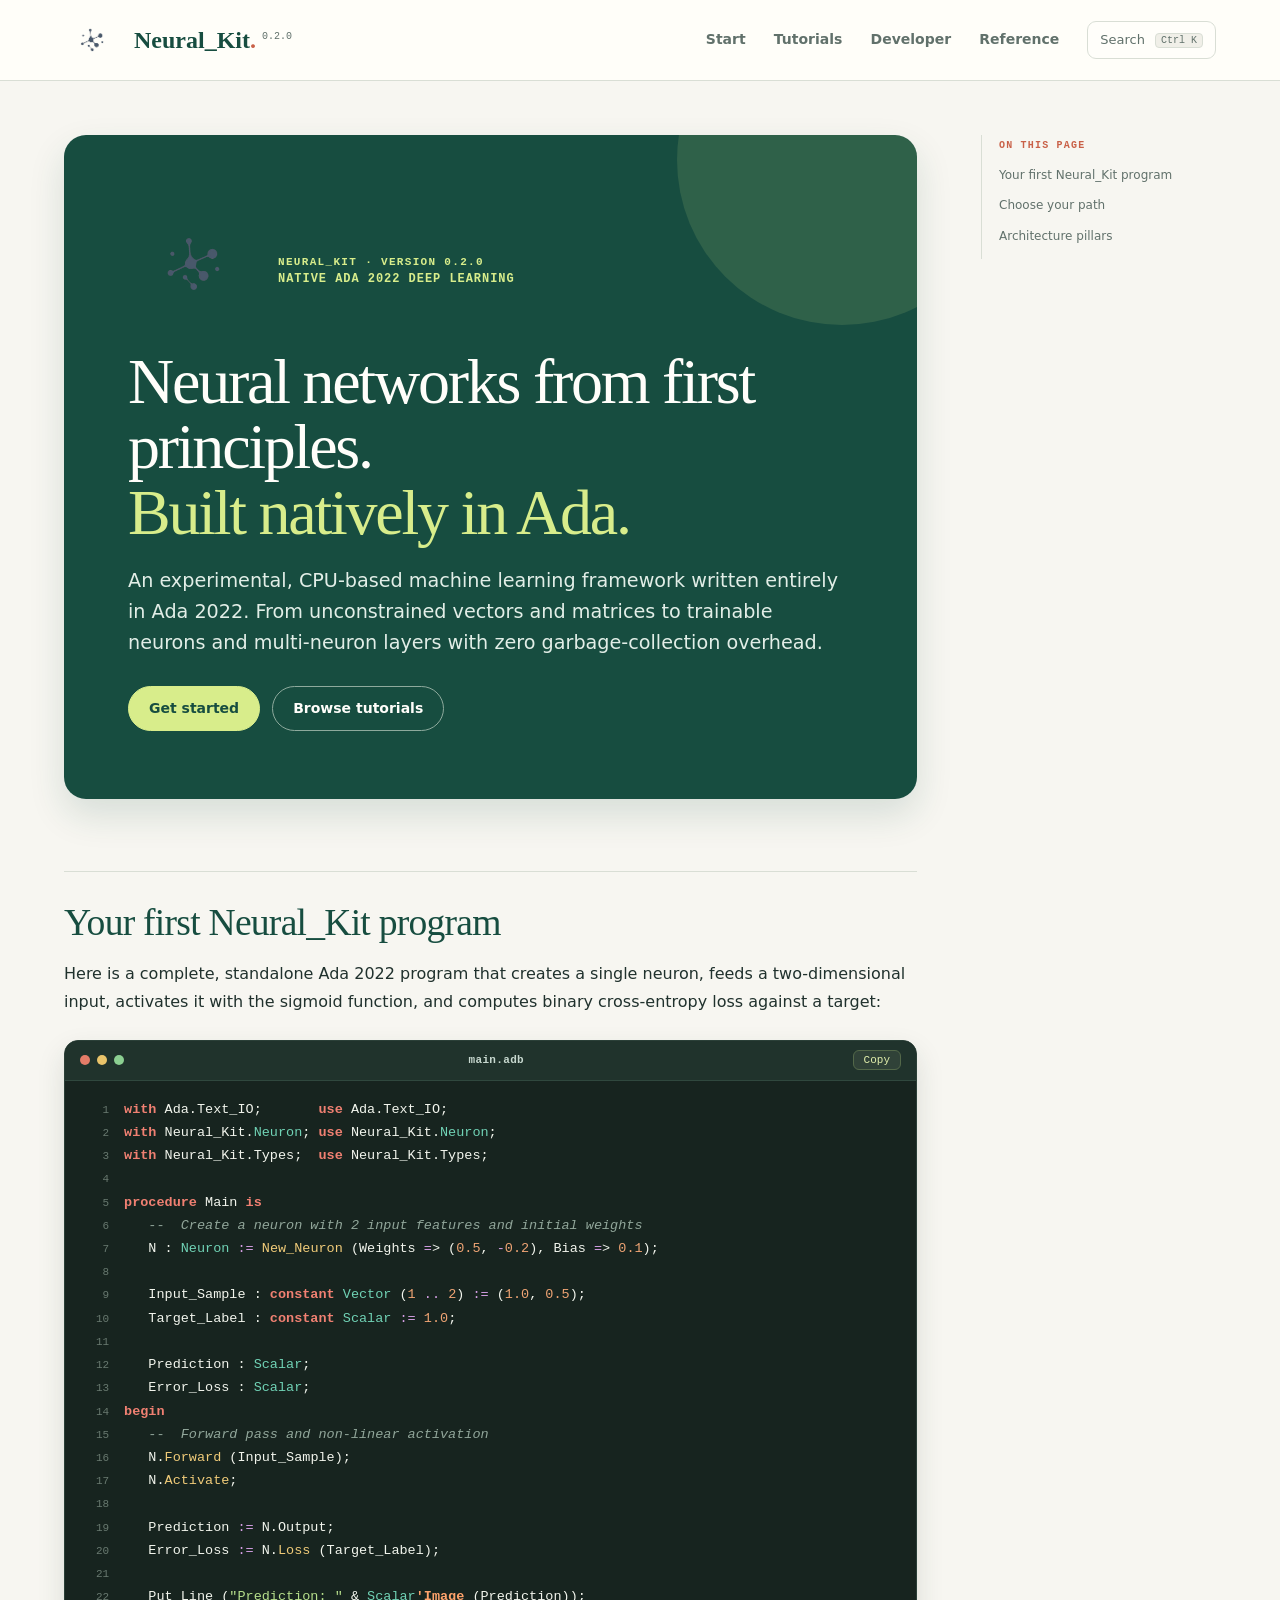
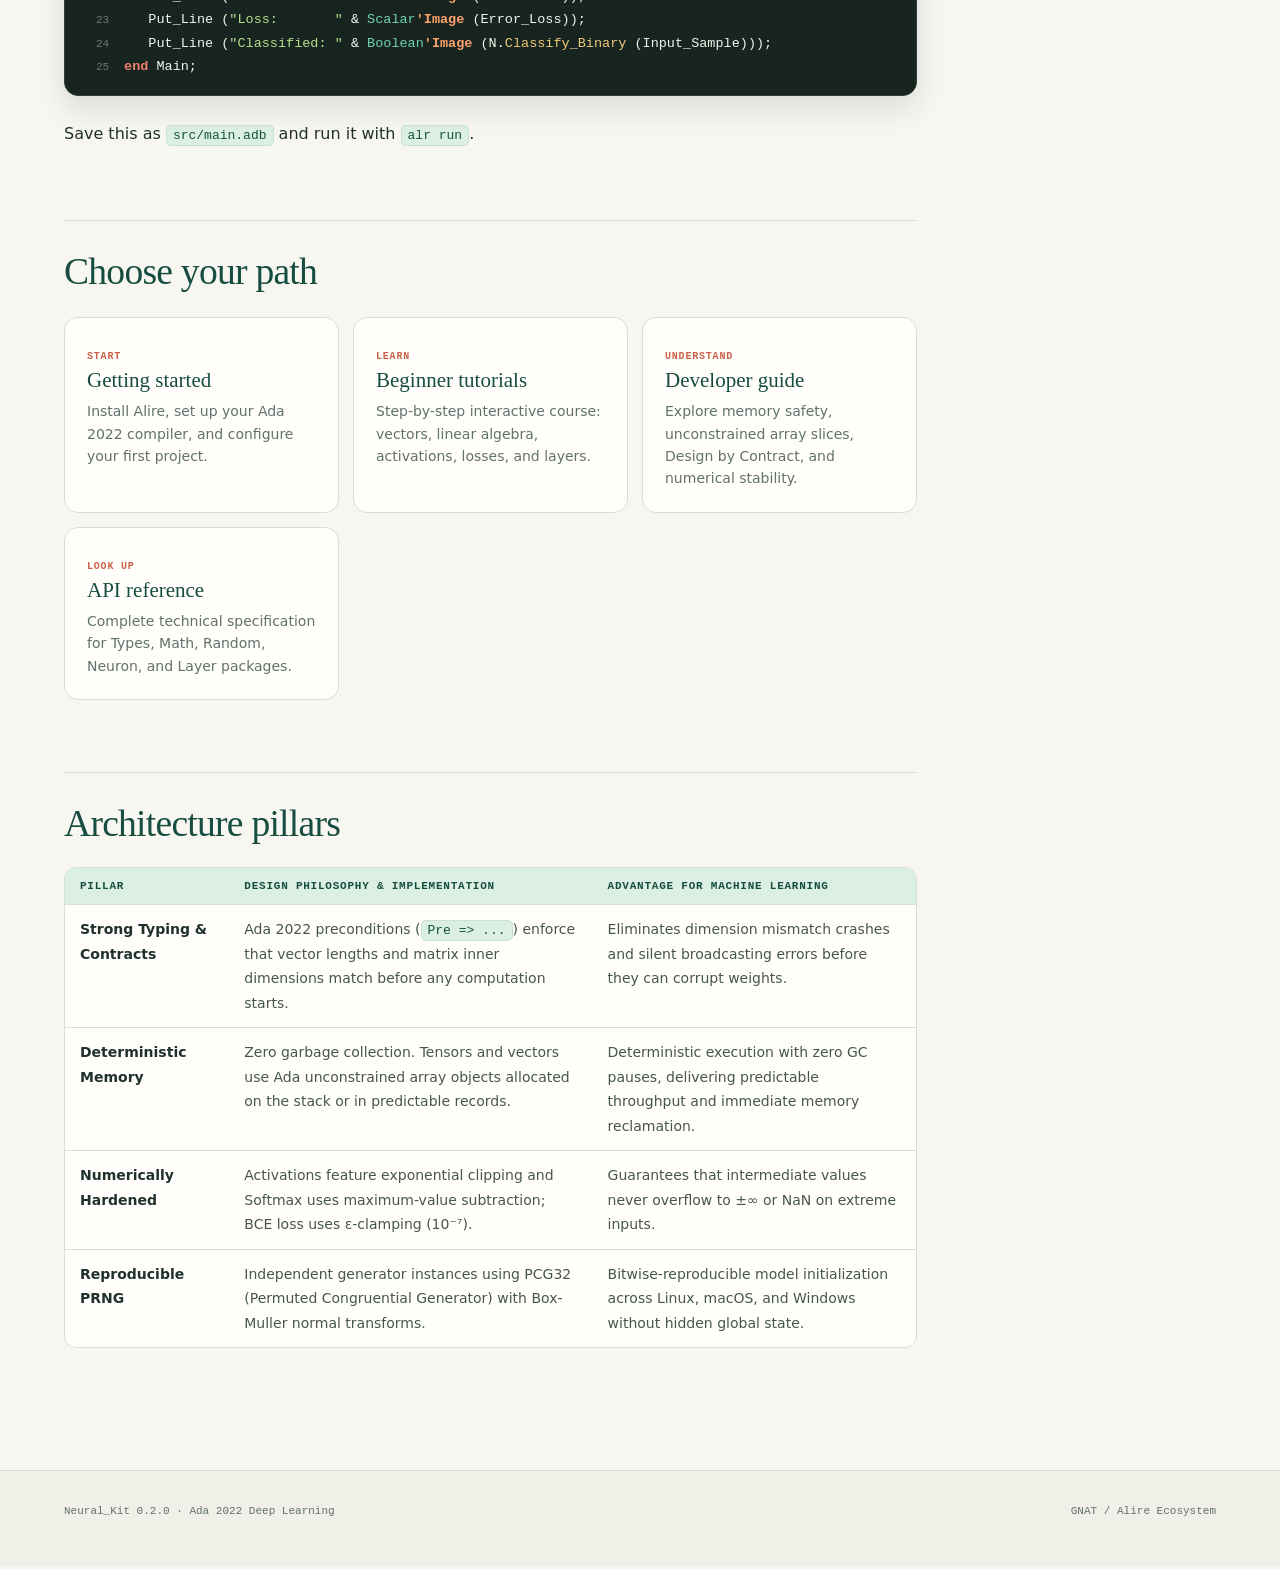
==== docs/index.html @ 42a28716 "fix(docs): rename Docs to docs for GitHub Pages compatibility" ====
<!doctype html><html lang=en><head><meta charset=utf-8><meta name=viewport content="width=device-width,initial-scale=1"><title>Overview · Neural_Kit 0.2.0</title><link rel=stylesheet href="styles.css"><link rel="icon" type="image/png" href="assets/logo.png"></head><body data-r=""><header><div class=w><a class=brand href="index.html"><img src="assets/logo.png" alt="Neural_Kit"><span>Neural_Kit<i>.</i><sup>0.2.0</sup></span></a><nav><a href="getting-started.html">Start</a><a href="tutorials/index.html">Tutorials</a><a href="developer-overview.html">Developer</a><a href="reference.html">Reference</a></nav><button class=sb id=sk>Search <kbd>Ctrl K</kbd></button><button class=mb id=mb aria-label=Menu>≡</button></div></header><div class="w doc"><article>
<div class="hero">
<div style="display:flex;align-items:center;gap:20px;margin-bottom:20px">
  <img src="assets/icon.png" alt="Neural_Kit Logo" width="130" height="130" style="object-fit:contain;display:block">
  <div>
    <p class="eb" style="margin-bottom:4px">Neural_Kit · version 0.2.0</p>
    <div style="font:700 12px var(--mono);color:var(--lime);letter-spacing:.08em;text-transform:uppercase">Native Ada 2022 Deep Learning</div>
  </div>
</div>
<h1>Neural networks from first principles.<br><em>Built natively in Ada.</em></h1>
<p class="lead">An experimental, CPU-based machine learning framework written entirely in Ada 2022. From unconstrained vectors and matrices to trainable neurons and multi-neuron layers with zero garbage-collection overhead.</p>
<div class="cta"><a class="btn p" href="getting-started.html">Get started</a><a class="btn" href="tutorials/index.html">Browse tutorials</a></div></div>

<h2 id="first-program">Your first Neural_Kit program</h2>
<p>Here is a complete, standalone Ada 2022 program that creates a single neuron, feeds a two-dimensional input, activates it with the sigmoid function, and computes binary cross-entropy loss against a target:</p>
<pre><code>with Ada.Text_IO;       use Ada.Text_IO;
with Neural_Kit.Neuron; use Neural_Kit.Neuron;
with Neural_Kit.Types;  use Neural_Kit.Types;

procedure Main is
   --  Create a neuron with 2 input features and initial weights
   N : Neuron := New_Neuron (Weights => (0.5, -0.2), Bias => 0.1);

   Input_Sample : constant Vector (1 .. 2) := (1.0, 0.5);
   Target_Label : constant Scalar := 1.0;

   Prediction : Scalar;
   Error_Loss : Scalar;
begin
   --  Forward pass and non-linear activation
   N.Forward (Input_Sample);
   N.Activate;

   Prediction := N.Output;
   Error_Loss := N.Loss (Target_Label);

   Put_Line ("Prediction: " & Scalar'Image (Prediction));
   Put_Line ("Loss:       " & Scalar'Image (Error_Loss));
   Put_Line ("Classified: " & Boolean'Image (N.Classify_Binary (Input_Sample)));
end Main;</code></pre>
<p>Save this as <code>src/main.adb</code> and run it with <code>alr run</code>.</p>

<h2 id="learn">Choose your path</h2>
<div class="grid">
<a class="card" href="getting-started.html"><small>START</small><b>Getting started</b><span>Install Alire, set up your Ada 2022 compiler, and configure your first project.</span></a>
<a class="card" href="tutorials/index.html"><small>LEARN</small><b>Beginner tutorials</b><span>Step-by-step interactive course: vectors, linear algebra, activations, losses, and layers.</span></a>
<a class="card" href="developer-overview.html"><small>UNDERSTAND</small><b>Developer guide</b><span>Explore memory safety, unconstrained array slices, Design by Contract, and numerical stability.</span></a>
<a class="card" href="reference.html"><small>LOOK UP</small><b>API reference</b><span>Complete technical specification for Types, Math, Random, Neuron, and Layer packages.</span></a>
</div>

<h2 id="pillars">Architecture pillars</h2>
<table>
<tr><th>Pillar<th>Design Philosophy & Implementation<th>Advantage for Machine Learning</tr>
<tr><td><b>Strong Typing & Contracts</b><td>Ada 2022 preconditions (<code>Pre => ...</code>) enforce that vector lengths and matrix inner dimensions match before any computation starts.<td>Eliminates dimension mismatch crashes and silent broadcasting errors before they can corrupt weights.</tr>
<tr><td><b>Deterministic Memory</b><td>Zero garbage collection. Tensors and vectors use Ada unconstrained array objects allocated on the stack or in predictable records.<td>Deterministic execution with zero GC pauses, delivering predictable throughput and immediate memory reclamation.</tr>
<tr><td><b>Numerically Hardened</b><td>Activations feature exponential clipping and Softmax uses maximum-value subtraction; BCE loss uses ε-clamping (10⁻⁷).<td>Guarantees that intermediate values never overflow to ±∞ or NaN on extreme inputs.</tr>
<tr><td><b>Reproducible PRNG</b><td>Independent generator instances using PCG32 (Permuted Congruential Generator) with Box-Muller normal transforms.<td>Bitwise-reproducible model initialization across Linux, macOS, and Windows without hidden global state.</tr>
</table>

</article><aside id=toc></aside></div><footer><div class=w><span>Neural_Kit 0.2.0 · Ada 2022 Deep Learning</span><span>GNAT / Alire Ecosystem</span></div></footer><div id=pal><div><input id=pi placeholder="Search the docs…"><div id=pl></div></div></div>
<script>
const IDX=[
  ["Overview", "index.html", "Home"],
  ["Getting started", "getting-started.html", "Guide"],
  ["Tutorials index", "tutorials/index.html", "Course"],
  ["Beginner tutorial guide", "tutorials/beginner-guide.html", "Tutorial"],
  ["Developer overview", "developer-overview.html", "Architecture"],
  ["API reference", "reference.html", "API"],
  ["Neural_Kit.Types", "reference.html#types", "API"],
  ["Neural_Kit.Math", "reference.html#math", "API"],
  ["Neural_Kit.Random", "reference.html#random", "API"],
  ["Neural_Kit.Neuron", "reference.html#neuron", "API"],
  ["Neural_Kit.Layer", "reference.html#layer", "API"],
  ["Linear algebra primitives", "reference.html#math-linear-algebra", "API"],
  ["Activation functions", "reference.html#math-activations", "API"],
  ["Loss functions", "reference.html#math-losses", "API"],
  ["Xavier initialization", "reference.html#random-initializers", "API"],
  ["He initialization", "reference.html#random-initializers", "API"],
  ["Dot product", "tutorials/beginner-guide.html#l2", "Tutorial"],
  ["Matrix multiplication", "tutorials/beginner-guide.html#l2", "Tutorial"],
  ["Sigmoid & ReLU", "tutorials/beginner-guide.html#l3", "Tutorial"],
  ["Softmax stability", "tutorials/beginner-guide.html#l3", "Tutorial"],
  ["Binary cross-entropy", "tutorials/beginner-guide.html#l4", "Tutorial"],
  ["Training a neuron", "tutorials/beginner-guide.html#l6", "Tutorial"],
  ["Multi-neuron layers", "tutorials/beginner-guide.html#l7", "Tutorial"]
];
const $=s=>document.querySelector(s),$$=s=>[...document.querySelectorAll(s)],R=document.body.dataset.r;
const RE=/(--[^\n]*)|("(?:[^"\\]|\\.)*")|\b(0x[0-9a-fA-F_]+|\d[\d_]*(?:\.\d+)?)\b|\b(with|use|package|body|is|begin|end|function|procedure|return|type|subtype|tagged|record|limited|private|constant|array|of|range|digits|in|out|loop|for|while|if|then|elsif|else|case|when|raise|exception|pragma|null|others)\b|\b(Scalar|Vector|Matrix|Neuron|Layer|Positive|Natural|Integer|Float|Long_Float|Boolean|True|False|Character|String|Activation_Kind|Initialization_Kind|Linear|Sigmoid|ReLU|Tanh|Softmax|Zeros|Uniform|Xavier|He)\b|\b(New_Neuron|New_Layer|New_Layer_Zeros|Forward|Activate|Loss|Update|Predict|Classify_Binary|Backward|Zero_Grad|Dot|Add|Subtract|Hadamard|Scale|Sum|Mean|Multiply|Transpose|Outer_Product|Set_Seed|Random_Uniform|Random_Normal|Init_Zeros|Init_Uniform|Init_Xavier|Init_He)\b|('Range|'Length|'First|'Last|'Result|'Valid|'Image|'Access)|(\+|-|\*|\/|:=|=>|\.\.|<=|>=|\/=|=|<|>)/g;
const esc=s=>s.replace(/&/g,'&amp;').replace(/</g,'&lt;').replace(/>/g,'&gt;');

$$('pre').forEach(p=>{
  const c=p.querySelector('code');
  if(!c)return;
  const raw=c.textContent;
  const isSh=p.classList.contains('sh');
  let title='main.adb';
  if(raw.includes('package Neural_Kit'))title='neural_kit.ads';
  else if(raw.includes('package Neural_Kit.Math'))title='neural_kit-math.ads';
  else if(raw.includes('package Neural_Kit.Layer'))title='neural_kit-layer.ads';
  else if(raw.includes('package Neural_Kit.Random'))title='neural_kit-random.ads';
  else if(raw.includes('package Neural_Kit.Neuron'))title='neural_kit-neuron.ads';
  else if(isSh)title='Terminal — zsh';
  else if(raw.includes('[project]')||raw.includes('alire.toml'))title='alire.toml';

  if(!isSh){
    const hl=esc(raw).replace(RE,(m,cm,st,nu,kw,ty,fn,at,op)=>
      cm?`<span class="c">${cm}</span>`:
      st?`<span class="s">${st}</span>`:
      nu?`<span class="n">${nu}</span>`:
      kw?`<span class="k">${kw}</span>`:
      ty?`<span class="t">${ty}</span>`:
      fn?`<span class="f">${fn}</span>`:
      at?`<span class="b">${at}</span>`:
      op?`<span class="o">${op}</span>`:m
    );
    const lines=hl.split('\n');
    c.innerHTML=lines.map(l=>`<span class="line">${l||' '}</span>`).join('');
  } else {
    c.innerHTML=esc(raw).replace(/(#[^\n]*)|("(?:[^"\\]|\\.)*")|(--?[a-zA-Z0-9_-]+)|\b(alr|gprbuild|cd|mkdir|git)\b|\b(build|run|test|get|init|status)\b/g,(m,cm,st,fl,cmd,sc)=>
      cm?`<span class="c">${cm}</span>`:
      st?`<span class="s">${st}</span>`:
      fl?`<span class="flg">${fl}</span>`:
      cmd?`<span class="cmd">${cmd}</span>`:
      sc?`<span class="sc">${sc}</span>`:m
    );
  }

  const bar=document.createElement('div');
  bar.className='mac-bar';
  bar.innerHTML=`<div class="mac-dots"><span class="mac-dot r"></span><span class="mac-dot y"></span><span class="mac-dot g"></span></div><div class="mac-title">${title}</div><button class="cb" type="button">Copy</button>`;
  const btn=bar.querySelector('.cb');
  btn.onclick=()=>navigator.clipboard.writeText(raw).then(()=>{
    btn.textContent='Copied';
    setTimeout(()=>btn.textContent='Copy',1200);
  });
  p.prepend(bar);
});

const hs=$$('article h2');if(hs.length>1){$('#toc').innerHTML='<b>ON THIS PAGE</b>'+hs.map(h=>`<a href="#${h.id}">${h.textContent}</a>`).join('');const o=new IntersectionObserver(e=>e.forEach(x=>x.isIntersecting&&$$('#toc a').forEach(a=>a.classList.toggle('on',a.hash=='#'+x.target.id))),{rootMargin:'-20% 0px -70% 0px'});hs.forEach(h=>o.observe(h))}
$('#mb').onclick=()=>document.body.classList.toggle('open');
const P=$('#pal'),pi=$('#pi'),pl=$('#pl');let cur=[],sel=0;
const pr=()=>{const q=pi.value.toLowerCase();cur=IDX.filter(i=>(i[0]+' '+i[2]).toLowerCase().includes(q)).slice(0,9);sel=Math.min(sel,Math.max(cur.length-1,0));pl.innerHTML=cur.map((c,i)=>`<a href="${R+c[1]}" class="${i==sel?'on':''}">${c[0]}<small>${c[2]}</small></a>`).join('')};
const op=v=>{P.classList.toggle('on',v);if(v){pi.value='';sel=0;pr();pi.focus()}};
$('#sk').onclick=()=>op(1);P.onclick=e=>e.target==P&&op(0);pi.oninput=()=>{sel=0;pr()};
addEventListener('keydown',e=>{if((e.ctrlKey||e.metaKey)&&e.key=='k'){e.preventDefault();op(1)}else if(e.key=='Escape')op(0);else if(P.classList.contains('on')){if(e.key=='ArrowDown'){sel=Math.min(sel+1,cur.length-1);pr()}else if(e.key=='ArrowUp'){sel=Math.max(sel-1,0);pr()}else if(e.key=='Enter'&&cur[sel])location.href=R+cur[sel][1]}});
</script></body></html>
---- docs/styles.css ----
:root{
  --bg:#f7f6f1;--paper:#fffefa;--paper-2:#f0efe8;--ink:#20312d;--muted:#61716b;
  --line:#d9ded5;--green:#174d40;--green-2:#236b57;--mint:#dcefe3;--lime:#d8ed8b;
  --coral:#c96148;--coral-soft:#f7e6df;--serif:"Iowan Old Style","Palatino Linotype",Palatino,Georgia,serif;
  --mono:ui-monospace,"SF Mono",Menlo,Consolas,monospace
}
*{box-sizing:border-box;margin:0}
html{scroll-behavior:smooth;scroll-padding-top:90px}
body{background:var(--bg);color:var(--ink);font:16px/1.75 system-ui,-apple-system,"Segoe UI",sans-serif;-webkit-font-smoothing:antialiased}
::selection{background:var(--lime);color:var(--ink)}
button{font:inherit;color:inherit;background:none;border:0;cursor:pointer}
a{color:var(--green-2);text-underline-offset:3px}
:focus-visible{outline:3px solid var(--coral);outline-offset:3px;border-radius:5px}
.w{width:100%;max-width:1500px;padding:0 clamp(22px,5vw,84px);margin:0 auto}
header{position:sticky;top:0;z-index:9;background:rgba(255,254,250,.92);backdrop-filter:blur(16px);border-bottom:1px solid var(--line)}
header .w{display:flex;align-items:center;height:80px;gap:28px}
.brand{display:flex;align-items:center;gap:14px;font:700 24px var(--serif);text-decoration:none;color:var(--green)}
.brand img{width:56px;height:56px;border-radius:14px;object-fit:contain;display:block}.brand i{color:var(--coral);font-style:normal}.brand sup{font:10px var(--mono);color:var(--muted);margin-left:6px}
header nav{display:flex;gap:clamp(13px,2.2vw,30px);margin-left:auto;align-items:center}
header nav a{font-size:14px;font-weight:600;color:var(--muted);text-decoration:none;padding:7px 0;border-bottom:2px solid transparent;transition:.18s}
header nav a:hover{color:var(--green)}header nav a.on{color:var(--green);border-color:var(--coral)}
.sb{display:flex;gap:10px;align-items:center;border:1px solid var(--line);background:var(--paper);border-radius:9px;padding:7px 12px;font-size:13px;color:var(--muted)}.sb:hover{border-color:var(--green-2);color:var(--green)}
kbd{font:10px var(--mono);border:1px solid var(--line);border-radius:4px;padding:1px 5px;color:var(--muted);background:var(--paper-2)}.mb{display:none;font-size:24px;color:var(--green)}
.doc{display:grid;grid-template-columns:minmax(0,1fr) 235px;gap:clamp(36px,5vw,84px);padding-top:54px;padding-bottom:100px}
article{width:100%;max-width:940px;min-width:0}article>h1:first-child,article>.eb:first-child{margin-top:8px}
.eb{font:700 11px var(--mono);letter-spacing:.12em;text-transform:uppercase;color:var(--coral);margin-bottom:14px}
h1{font:500 clamp(2.55rem,5vw,4.3rem)/1.02 var(--serif);letter-spacing:-.035em;margin-bottom:20px;color:var(--green)}h1 em{color:var(--coral);font-style:normal}
h2{font:500 clamp(1.75rem,3vw,2.35rem)/1.12 var(--serif);letter-spacing:-.02em;margin:72px 0 16px;padding-top:30px;border-top:1px solid var(--line);color:var(--green)}
h3{font:700 14px var(--mono);margin:34px 0 9px;color:var(--green-2)}
p{margin:13px 0;color:var(--ink)}.lead{font-size:clamp(1.08rem,1.5vw,1.28rem);line-height:1.62;color:#465a53;max-width:850px}
code{font:13px var(--mono)}p code,li code,td code,summary code{color:#14513f;background:var(--mint);border:1px solid #c9e1d2;padding:2px 6px;border-radius:5px}
ul,ol{margin:14px 0 14px 24px;color:var(--ink)}li{margin:6px 0;padding-left:3px}li::marker{color:var(--coral)}
pre{position:relative;font:13.5px/1.72 var(--mono);background:#17241f;border:1px solid #2b4038;border-radius:14px;padding:0;margin:24px 0;overflow:hidden;tab-size:4;box-shadow:0 12px 28px rgba(30,55,45,.13)}
.mac-bar{display:flex;align-items:center;justify-content:space-between;height:40px;padding:0 15px;background:#20332c;border-bottom:1px solid #30483e;user-select:none}
.mac-dots{display:flex;align-items:center;gap:7px;width:60px}.mac-dot{width:10px;height:10px;border-radius:50%;display:inline-block}.mac-dot.r{background:#e47c68}.mac-dot.y{background:#e9c46a}.mac-dot.g{background:#8bcf91}
.mac-title{font:600 11px var(--mono);color:#c7d8cf;letter-spacing:.03em}pre .cb{font:11px var(--mono);color:#e2efac;border:1px solid #536849;border-radius:6px;padding:3px 10px;background:#304238;cursor:pointer;transition:.15s}pre .cb:hover{background:var(--lime);border-color:var(--lime);color:var(--ink)}
pre code{display:block;font:inherit;padding:17px 20px;overflow-x:auto;color:#f2f5ed;counter-reset:ln}.line{display:block;min-height:1.72em}.line::before{counter-increment:ln;content:counter(ln);display:inline-block;width:2.2em;margin-right:1.35em;color:#83958a;text-align:right;user-select:none;font-size:11px;opacity:.75}pre.sh .line::before,pre.raw .line::before{display:none}
.k{color:#f08072;font-weight:600}.t{color:#70d2b5}.f{color:#f0cb79}.s{color:#b6df8b}.n{color:#efa474}.o{color:#d7a0e7}.c{color:#91a69a;font-style:italic}.b{color:#ffa36c;font-weight:600}.flg{color:#d8ed8b}.cmd{color:#f0cb79;font-weight:600}.sc{color:#70d2b5}
table{width:100%;border-collapse:separate;border-spacing:0;margin:22px 0;font-size:14px;background:var(--paper);border:1px solid var(--line);border-radius:12px;overflow:hidden}th{font:700 11px var(--mono);letter-spacing:.07em;text-transform:uppercase;color:var(--green);text-align:left;background:var(--mint)}th,td{padding:12px 15px;border-bottom:1px solid var(--line);vertical-align:top}tr:last-child td{border-bottom:0}td{color:#46564f}td:first-child{color:var(--ink);font-weight:650}
.note{border:1px solid #e8c4b7;border-left:4px solid var(--coral);background:var(--coral-soft);padding:14px 18px;border-radius:0 10px 10px 0;margin:22px 0}.note p{margin:4px 0;color:#513d36;font-size:15px}
.hero{padding:clamp(28px,5vw,64px);margin:0 0 34px;border-radius:22px;background:var(--green);color:#fffefa;box-shadow:0 16px 36px rgba(23,77,64,.14);position:relative;overflow:hidden}.hero:after{content:"";position:absolute;width:330px;height:330px;border-radius:50%;background:rgba(216,237,139,.12);right:-90px;top:-140px}.hero>*{position:relative;z-index:1}.hero h1{color:#fffefa;max-width:760px}.hero h1 em{color:var(--lime)}.hero .eb{color:var(--lime)}.hero p{color:#e5efe9}.hero .lead{color:#e2eee7}.cta{display:flex;flex-wrap:wrap;gap:12px;margin:28px 0 4px}
.btn{display:inline-flex;align-items:center;justify-content:center;min-height:44px;padding:9px 20px;border-radius:999px;border:1px solid #9ab6a8;font-size:14px;font-weight:650;text-decoration:none;color:var(--green);background:var(--paper);transition:.18s}.btn:hover{transform:translateY(-1px);border-color:var(--lime)}.btn.p{background:var(--lime);border-color:var(--lime);color:var(--green);font-weight:750}.hero .btn:not(.p){background:transparent;border-color:#8eaa9d;color:#fffefa}
.grid{display:grid;grid-template-columns:repeat(auto-fit,minmax(min(100%,250px),1fr));gap:14px;margin:24px 0}.card{display:block;border:1px solid var(--line);border-radius:14px;padding:22px;background:var(--paper);text-decoration:none;color:var(--ink);transition:.2s}.card:hover{border-color:#8fbaa7;box-shadow:0 10px 24px rgba(35,75,60,.09);transform:translateY(-2px)}.card b{font:500 21px var(--serif);display:block;color:var(--green)}.card span{color:var(--muted);font-size:14px;line-height:1.6;display:block;margin-top:7px}.card small{font:700 10px var(--mono);letter-spacing:.08em;color:var(--coral)}
details{border:1px solid var(--line);border-radius:11px;margin:14px 0;background:var(--paper)}summary{padding:13px 16px;cursor:pointer;font-size:14px;font-weight:650;color:var(--green);list-style:none}summary::before{content:"＋ ";color:var(--coral);font-family:var(--mono)}details[open]>summary::before{content:"− "}details>div{padding:0 16px 10px}
.fl{display:flex;flex-wrap:wrap;gap:7px;margin:22px 0}.fl span{font:12px var(--mono);border:1px solid var(--line);border-radius:7px;padding:7px 10px;color:var(--muted);background:var(--paper)}.fl span:not(:last-child)::after{content:"→";color:var(--coral);margin-left:10px}.fl span:nth-child(even){color:var(--green)}
.les{list-style:none;margin:20px 0;padding:0;counter-reset:l}.les li{counter-increment:l;display:flex;gap:17px;padding:17px 0;border-bottom:1px solid var(--line)}.les li::before{content:counter(l,decimal-leading-zero);font:700 11px var(--mono);color:var(--coral);padding-top:5px}.les a{color:var(--green);font:500 20px var(--serif);text-decoration:none}.les a:hover{color:var(--coral)}.les p{margin:4px 0 0;font-size:14px;color:var(--muted)}
.done{font:11px var(--mono);border:1px solid var(--line);border-radius:999px;padding:5px 13px;color:var(--muted);margin-top:6px;background:var(--paper)}.done.on{border-color:var(--green-2);color:var(--green);background:var(--mint)}
.prog{position:sticky;top:80px;z-index:5;margin:0 0 24px;padding:12px 16px;font:11px var(--mono);color:var(--green);background:var(--paper);border:1px solid var(--line);border-radius:11px}.prog i{display:block;height:4px;background:var(--paper-2);border-radius:3px;margin-top:8px;overflow:hidden}.prog b{display:block;height:100%;width:0;background:var(--coral);transition:.3s}
.pn{display:grid;grid-template-columns:1fr 1fr;gap:12px;margin-top:72px}.pn a{border:1px solid var(--line);border-radius:12px;padding:15px 18px;text-decoration:none;color:var(--green);background:var(--paper);transition:.2s}.pn a:hover{border-color:#8fbaa7}.pn small{display:block;font:700 10px var(--mono);color:var(--coral);letter-spacing:.07em}.pn a:last-child{text-align:right}
aside{position:sticky;top:100px;align-self:start;font-size:12px;border-left:1px solid var(--line);padding:5px 0 5px 17px}aside b{display:block;font:700 10px var(--mono);letter-spacing:.12em;color:var(--coral);margin-bottom:12px;text-transform:uppercase}aside a{display:block;color:var(--muted);text-decoration:none;padding:4px 0;line-height:1.45;margin-bottom:5px}aside a:hover,aside a.on{color:var(--green);font-weight:700}
footer{border-top:1px solid var(--line);padding:34px 0 50px;color:var(--muted);font:11px var(--mono);background:#f0efe8}footer .w{display:flex;justify-content:space-between;gap:16px}
#pal{position:fixed;inset:0;background:rgba(26,44,37,.38);backdrop-filter:blur(4px);display:none;justify-content:center;align-items:flex-start;padding-top:14vh;z-index:20}#pal.on{display:flex}#pal>div{width:min(660px,92vw);background:var(--paper);border:1px solid var(--line);border-radius:14px;overflow:hidden;box-shadow:0 20px 60px rgba(20,45,35,.22)}#pal input{width:100%;background:none;border:0;border-bottom:1px solid var(--line);padding:16px 18px;color:var(--ink);font:inherit;outline:0}#pal a{display:flex;justify-content:space-between;padding:10px 18px;color:var(--ink);text-decoration:none;font-size:14px}#pal a.on{background:var(--mint);color:var(--green);font-weight:700}#pal a small{color:var(--coral);font-family:var(--mono)}
@media(max-width:1050px){.doc{grid-template-columns:minmax(0,1fr) 190px;gap:30px}.w{padding-left:26px;padding-right:26px}header .w{gap:18px}header nav{gap:14px}}
@media(max-width:820px){.doc{display:block;padding-top:34px}article{max-width:100%}aside{display:none}header .w{height:64px}header nav{display:none;position:fixed;inset:64px 0 auto;background:var(--paper);border-bottom:1px solid var(--line);flex-direction:column;align-items:stretch;padding:14px 26px 22px;gap:2px;box-shadow:0 16px 24px rgba(20,45,35,.12)}header nav a{font-size:16px;padding:10px 2px;border-bottom:1px solid var(--line)}body.open header nav{display:flex}.mb{display:block;margin-left:0}.sb{margin-left:auto}.grid{grid-template-columns:1fr 1fr}.hero{padding:30px 24px}.hero:after{right:-190px}}
@media(max-width:560px){.w{padding-left:19px;padding-right:19px}header .w{gap:12px}.brand{font-size:20px}.brand img{width:30px;height:30px}.brand sup{font-size:9px}.sb{padding:6px 9px}.sb kbd{display:none}.doc{padding-top:26px;padding-bottom:64px}h1{font-size:2.55rem}h2{margin-top:54px;font-size:1.8rem}.lead{font-size:1.08rem}.grid{grid-template-columns:1fr}.hero{border-radius:16px;margin-left:-3px;margin-right:-3px}.cta .btn{flex:1}.pn{grid-template-columns:1fr;margin-top:48px}.pn a:last-child{text-align:left}table{font-size:13px}th,td{padding:9px 9px}pre code{padding:14px 13px;font-size:12px}.line::before{margin-right:.7em;width:1.6em}footer .w{flex-direction:column;gap:8px}}
@media(prefers-reduced-motion:reduce){*,*:before,*:after{scroll-behavior:auto!important;transition:none!important;animation:none!important}}
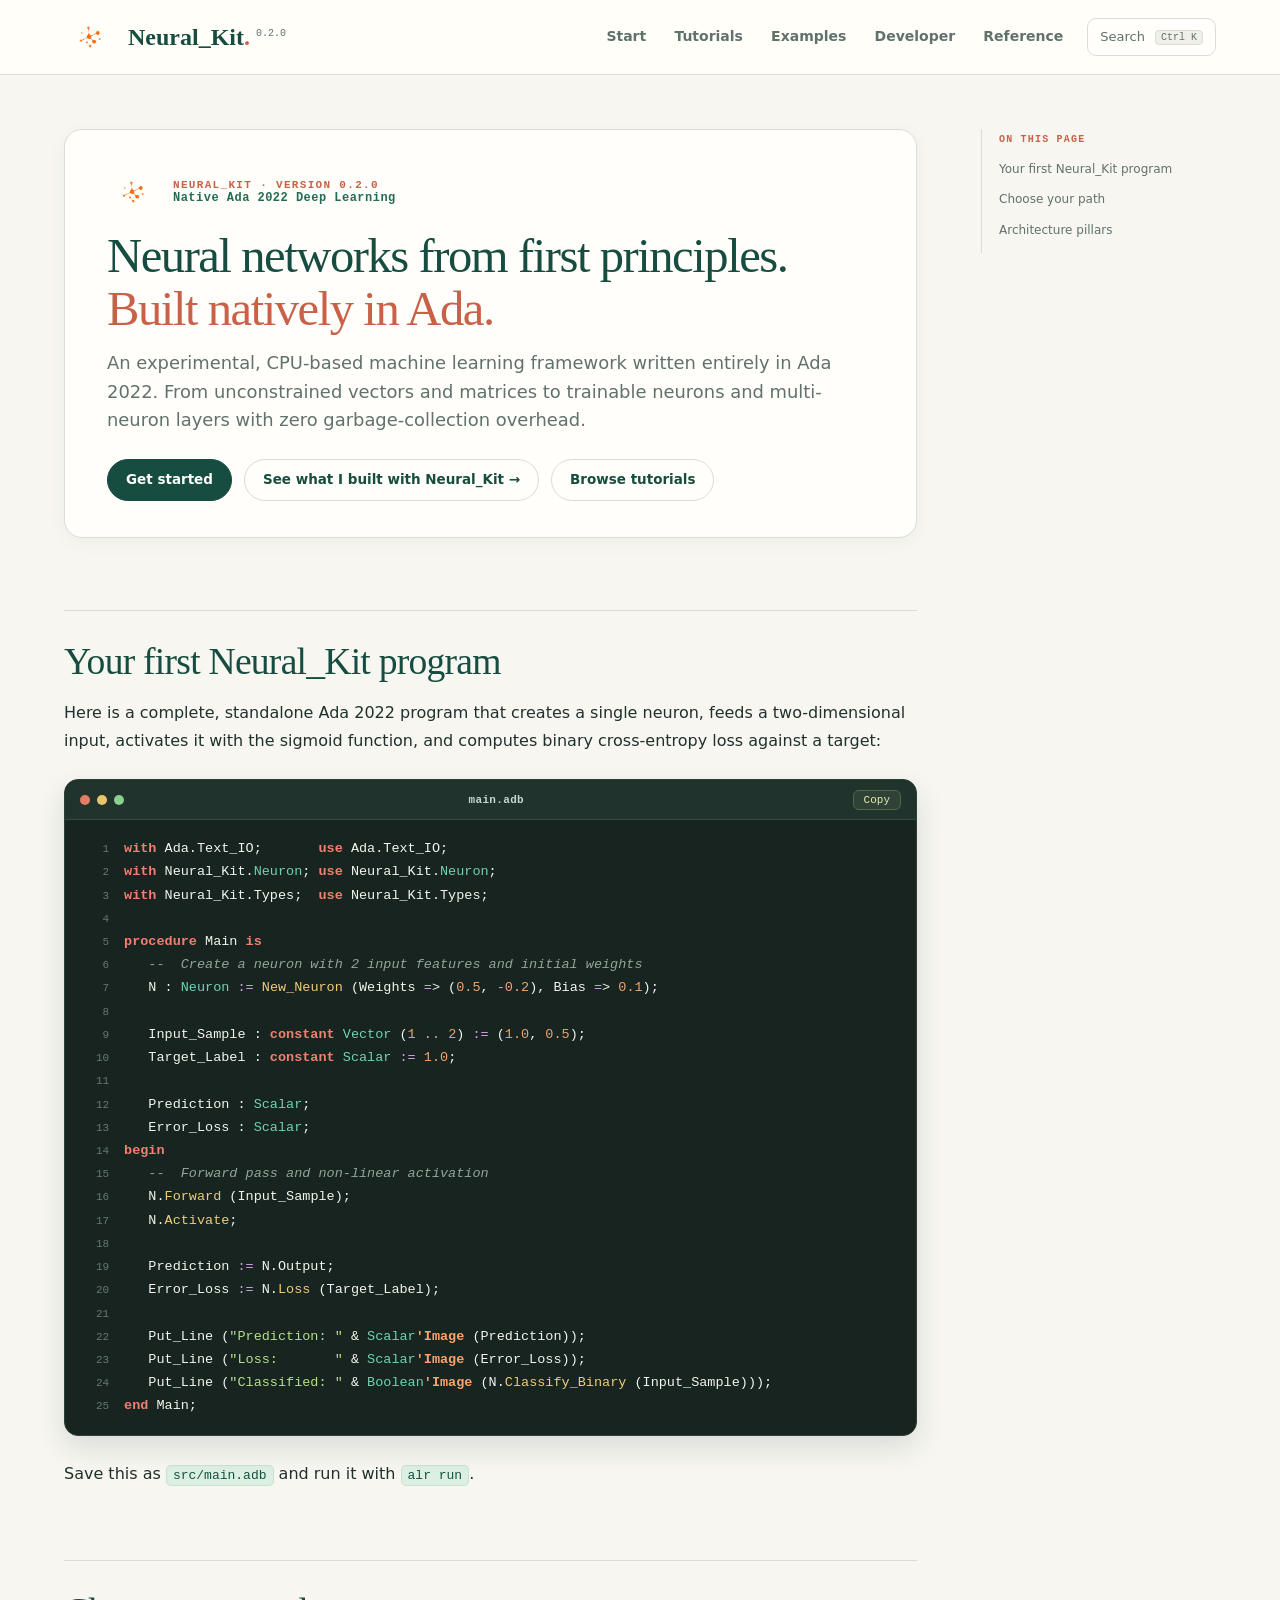
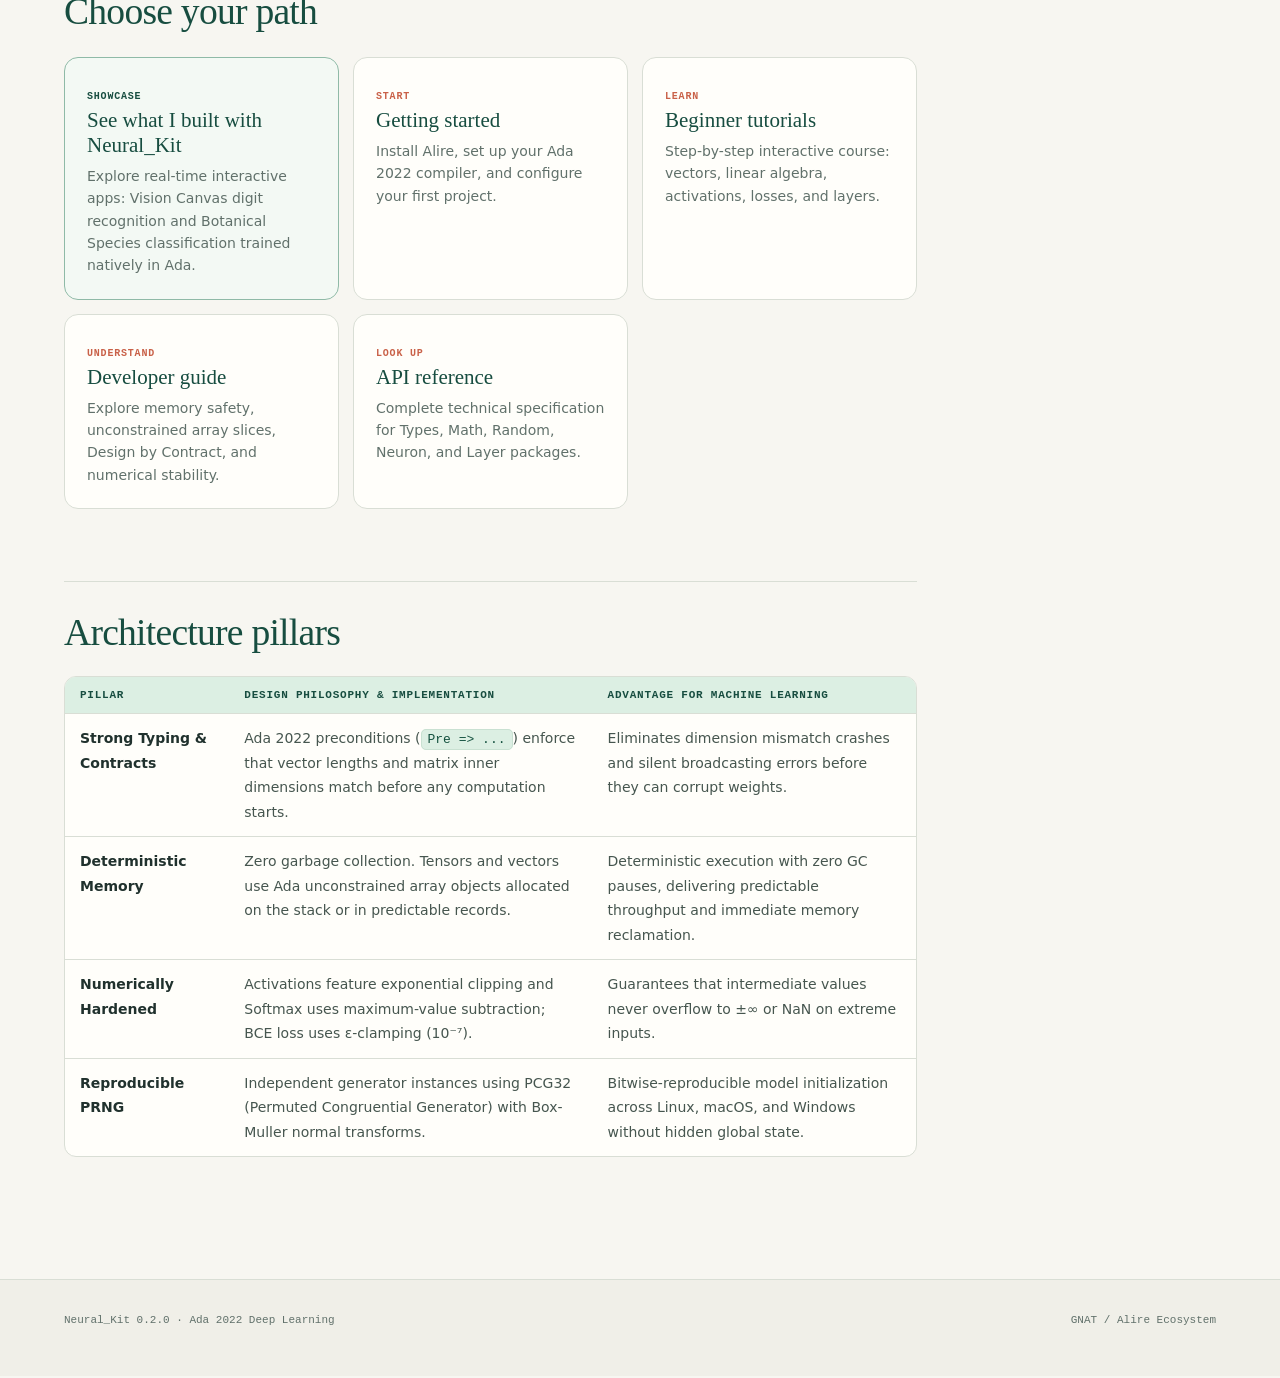
==== commit cc5cc4fd: "feat: add interactive web examples for iris classification and mnist recognition with documentation " ====
--- a/docs/index.html
+++ b/docs/index.html
@@ -1,15 +1,16 @@
-<!doctype html><html lang=en><head><meta charset=utf-8><meta name=viewport content="width=device-width,initial-scale=1"><title>Overview · Neural_Kit 0.2.0</title><link rel=stylesheet href="styles.css"><link rel="icon" type="image/png" href="assets/logo.png"></head><body data-r=""><header><div class=w><a class=brand href="index.html"><img src="assets/logo.png" alt="Neural_Kit"><span>Neural_Kit<i>.</i><sup>0.2.0</sup></span></a><nav><a href="getting-started.html">Start</a><a href="tutorials/index.html">Tutorials</a><a href="developer-overview.html">Developer</a><a href="reference.html">Reference</a></nav><button class=sb id=sk>Search <kbd>Ctrl K</kbd></button><button class=mb id=mb aria-label=Menu>≡</button></div></header><div class="w doc"><article>
+<!doctype html><html lang=en><head><meta charset=utf-8><meta name=viewport content="width=device-width,initial-scale=1"><title>Overview · Neural_Kit 0.2.0</title><link rel=stylesheet href="styles.css"><link rel="icon" type="image/png" href="assets/logo.png"></head><body data-r=""><header><div class=w><a class=brand href="index.html"><img src="assets/logo.png" alt="Neural_Kit"><span>Neural_Kit<i>.</i><sup>0.2.0</sup></span></a><nav><a href="getting-started.html">Start</a><a href="tutorials/index.html">Tutorials</a><a href="examples/index.html">Examples</a><a href="developer-overview.html">Developer</a><a href="reference.html">Reference</a></nav><button class=sb id=sk>Search <kbd>Ctrl K</kbd></button><button class=mb id=mb aria-label=Menu>≡</button></div></header><div class="w doc"><article>
 <div class="hero">
-<div style="display:flex;align-items:center;gap:20px;margin-bottom:20px">
-  <img src="assets/icon.png" alt="Neural_Kit Logo" width="130" height="130" style="object-fit:contain;display:block">
+<div style="display:flex;align-items:center;gap:14px;margin-bottom:12px">
+  <img src="assets/logo.png" alt="Neural_Kit Logo" width="52" height="52" style="object-fit:contain;display:block;margin:0;padding:0">
   <div>
-    <p class="eb" style="margin-bottom:4px">Neural_Kit · version 0.2.0</p>
-    <div style="font:700 12px var(--mono);color:var(--lime);letter-spacing:.08em;text-transform:uppercase">Native Ada 2022 Deep Learning</div>
+    <p class="eb" style="margin:0">Neural_Kit · version 0.2.0</p>
+    <div style="font:600 12px var(--mono);color:var(--green-2);letter-spacing:.04em">Native Ada 2022 Deep Learning</div>
   </div>
 </div>
 <h1>Neural networks from first principles.<br><em>Built natively in Ada.</em></h1>
 <p class="lead">An experimental, CPU-based machine learning framework written entirely in Ada 2022. From unconstrained vectors and matrices to trainable neurons and multi-neuron layers with zero garbage-collection overhead.</p>
-<div class="cta"><a class="btn p" href="getting-started.html">Get started</a><a class="btn" href="tutorials/index.html">Browse tutorials</a></div></div>
+<div class="cta"><a class="btn p" href="getting-started.html">Get started</a><a class="btn" href="examples/index.html">See what I built with Neural_Kit →</a><a class="btn" href="tutorials/index.html">Browse tutorials</a></div>
+</div>
 
 <h2 id="first-program">Your first Neural_Kit program</h2>
 <p>Here is a complete, standalone Ada 2022 program that creates a single neuron, feeds a two-dimensional input, activates it with the sigmoid function, and computes binary cross-entropy loss against a target:</p>
@@ -42,6 +43,7 @@
 
 <h2 id="learn">Choose your path</h2>
 <div class="grid">
+<a class="card" href="examples/index.html" style="border-color:#8fbaa7;background:#f3f9f4"><small style="color:var(--green)">SHOWCASE</small><b>See what I built with Neural_Kit</b><span>Explore real-time interactive apps: Vision Canvas digit recognition and Botanical Species classification trained natively in Ada.</span></a>
 <a class="card" href="getting-started.html"><small>START</small><b>Getting started</b><span>Install Alire, set up your Ada 2022 compiler, and configure your first project.</span></a>
 <a class="card" href="tutorials/index.html"><small>LEARN</small><b>Beginner tutorials</b><span>Step-by-step interactive course: vectors, linear algebra, activations, losses, and layers.</span></a>
 <a class="card" href="developer-overview.html"><small>UNDERSTAND</small><b>Developer guide</b><span>Explore memory safety, unconstrained array slices, Design by Contract, and numerical stability.</span></a>
@@ -61,6 +63,10 @@
 <script>
 const IDX=[
   ["Overview", "index.html", "Home"],
+  ["See what I built with Neural_Kit", "examples/index.html", "Showcase"],
+  ["Examples showcase", "examples/index.html", "Showcase"],
+  ["Vision Canvas: Optical digit recognizer", "examples/mnist.html", "Demo"],
+  ["Neural Flora: Botanical species classifier", "examples/iris.html", "Demo"],
   ["Getting started", "getting-started.html", "Guide"],
   ["Tutorials index", "tutorials/index.html", "Course"],
   ["Beginner tutorial guide", "tutorials/beginner-guide.html", "Tutorial"],
--- a/docs/styles.css
+++ b/docs/styles.css
@@ -13,9 +13,9 @@
 :focus-visible{outline:3px solid var(--coral);outline-offset:3px;border-radius:5px}
 .w{width:100%;max-width:1500px;padding:0 clamp(22px,5vw,84px);margin:0 auto}
 header{position:sticky;top:0;z-index:9;background:rgba(255,254,250,.92);backdrop-filter:blur(16px);border-bottom:1px solid var(--line)}
-header .w{display:flex;align-items:center;height:80px;gap:28px}
-.brand{display:flex;align-items:center;gap:14px;font:700 24px var(--serif);text-decoration:none;color:var(--green)}
-.brand img{width:56px;height:56px;border-radius:14px;object-fit:contain;display:block}.brand i{color:var(--coral);font-style:normal}.brand sup{font:10px var(--mono);color:var(--muted);margin-left:6px}
+header .w{display:flex;align-items:center;height:74px;gap:24px}
+.brand{display:flex;align-items:center;gap:12px;font:700 24px var(--serif);text-decoration:none;color:var(--green)}
+.brand img{width:52px;height:52px;object-fit:contain;display:block;border-radius:0;padding:0;margin:0}.brand i{color:var(--coral);font-style:normal}.brand sup{font:10px var(--mono);color:var(--muted);margin-left:6px}
 header nav{display:flex;gap:clamp(13px,2.2vw,30px);margin-left:auto;align-items:center}
 header nav a{font-size:14px;font-weight:600;color:var(--muted);text-decoration:none;padding:7px 0;border-bottom:2px solid transparent;transition:.18s}
 header nav a:hover{color:var(--green)}header nav a.on{color:var(--green);border-color:var(--coral)}
@@ -38,8 +38,17 @@
 .k{color:#f08072;font-weight:600}.t{color:#70d2b5}.f{color:#f0cb79}.s{color:#b6df8b}.n{color:#efa474}.o{color:#d7a0e7}.c{color:#91a69a;font-style:italic}.b{color:#ffa36c;font-weight:600}.flg{color:#d8ed8b}.cmd{color:#f0cb79;font-weight:600}.sc{color:#70d2b5}
 table{width:100%;border-collapse:separate;border-spacing:0;margin:22px 0;font-size:14px;background:var(--paper);border:1px solid var(--line);border-radius:12px;overflow:hidden}th{font:700 11px var(--mono);letter-spacing:.07em;text-transform:uppercase;color:var(--green);text-align:left;background:var(--mint)}th,td{padding:12px 15px;border-bottom:1px solid var(--line);vertical-align:top}tr:last-child td{border-bottom:0}td{color:#46564f}td:first-child{color:var(--ink);font-weight:650}
 .note{border:1px solid #e8c4b7;border-left:4px solid var(--coral);background:var(--coral-soft);padding:14px 18px;border-radius:0 10px 10px 0;margin:22px 0}.note p{margin:4px 0;color:#513d36;font-size:15px}
-.hero{padding:clamp(28px,5vw,64px);margin:0 0 34px;border-radius:22px;background:var(--green);color:#fffefa;box-shadow:0 16px 36px rgba(23,77,64,.14);position:relative;overflow:hidden}.hero:after{content:"";position:absolute;width:330px;height:330px;border-radius:50%;background:rgba(216,237,139,.12);right:-90px;top:-140px}.hero>*{position:relative;z-index:1}.hero h1{color:#fffefa;max-width:760px}.hero h1 em{color:var(--lime)}.hero .eb{color:var(--lime)}.hero p{color:#e5efe9}.hero .lead{color:#e2eee7}.cta{display:flex;flex-wrap:wrap;gap:12px;margin:28px 0 4px}
-.btn{display:inline-flex;align-items:center;justify-content:center;min-height:44px;padding:9px 20px;border-radius:999px;border:1px solid #9ab6a8;font-size:14px;font-weight:650;text-decoration:none;color:var(--green);background:var(--paper);transition:.18s}.btn:hover{transform:translateY(-1px);border-color:var(--lime)}.btn.p{background:var(--lime);border-color:var(--lime);color:var(--green);font-weight:750}.hero .btn:not(.p){background:transparent;border-color:#8eaa9d;color:#fffefa}
+.hero{padding:36px 42px;margin:0 0 34px;border-radius:18px;background:var(--paper);border:1px solid var(--line);box-shadow:0 4px 20px rgba(23,77,64,.04);position:relative}
+.hero h1{font:500 clamp(2.1rem,3.8vw,3.1rem)/1.08 var(--serif);letter-spacing:-.03em;margin:12px 0 14px;color:var(--green)}
+.hero h1 em{color:var(--coral);font-style:normal}
+.hero .eb{color:var(--coral);font:700 11px var(--mono);letter-spacing:.12em;text-transform:uppercase;margin:0}
+.hero p{color:var(--ink)}
+.hero .lead{color:var(--muted);font-size:clamp(1.05rem,1.4vw,1.18rem);line-height:1.6;max-width:780px;margin:0 0 24px}
+.cta{display:flex;flex-wrap:wrap;gap:12px;margin:0}
+.btn{display:inline-flex;align-items:center;justify-content:center;min-height:42px;padding:8px 18px;border-radius:999px;border:1px solid var(--line);font-size:13.5px;font-weight:650;text-decoration:none;color:var(--green);background:var(--paper);transition:.18s}
+.btn:hover{transform:translateY(-1px);border-color:var(--green);color:var(--green);box-shadow:0 2px 8px rgba(23,77,64,.08)}
+.btn.p{background:var(--green);border-color:var(--green);color:#fffefa;font-weight:700}
+.btn.p:hover{background:var(--green-2);border-color:var(--green-2);color:#fffefa}
 .grid{display:grid;grid-template-columns:repeat(auto-fit,minmax(min(100%,250px),1fr));gap:14px;margin:24px 0}.card{display:block;border:1px solid var(--line);border-radius:14px;padding:22px;background:var(--paper);text-decoration:none;color:var(--ink);transition:.2s}.card:hover{border-color:#8fbaa7;box-shadow:0 10px 24px rgba(35,75,60,.09);transform:translateY(-2px)}.card b{font:500 21px var(--serif);display:block;color:var(--green)}.card span{color:var(--muted);font-size:14px;line-height:1.6;display:block;margin-top:7px}.card small{font:700 10px var(--mono);letter-spacing:.08em;color:var(--coral)}
 details{border:1px solid var(--line);border-radius:11px;margin:14px 0;background:var(--paper)}summary{padding:13px 16px;cursor:pointer;font-size:14px;font-weight:650;color:var(--green);list-style:none}summary::before{content:"＋ ";color:var(--coral);font-family:var(--mono)}details[open]>summary::before{content:"− "}details>div{padding:0 16px 10px}
 .fl{display:flex;flex-wrap:wrap;gap:7px;margin:22px 0}.fl span{font:12px var(--mono);border:1px solid var(--line);border-radius:7px;padding:7px 10px;color:var(--muted);background:var(--paper)}.fl span:not(:last-child)::after{content:"→";color:var(--coral);margin-left:10px}.fl span:nth-child(even){color:var(--green)}
@@ -51,6 +60,6 @@
 footer{border-top:1px solid var(--line);padding:34px 0 50px;color:var(--muted);font:11px var(--mono);background:#f0efe8}footer .w{display:flex;justify-content:space-between;gap:16px}
 #pal{position:fixed;inset:0;background:rgba(26,44,37,.38);backdrop-filter:blur(4px);display:none;justify-content:center;align-items:flex-start;padding-top:14vh;z-index:20}#pal.on{display:flex}#pal>div{width:min(660px,92vw);background:var(--paper);border:1px solid var(--line);border-radius:14px;overflow:hidden;box-shadow:0 20px 60px rgba(20,45,35,.22)}#pal input{width:100%;background:none;border:0;border-bottom:1px solid var(--line);padding:16px 18px;color:var(--ink);font:inherit;outline:0}#pal a{display:flex;justify-content:space-between;padding:10px 18px;color:var(--ink);text-decoration:none;font-size:14px}#pal a.on{background:var(--mint);color:var(--green);font-weight:700}#pal a small{color:var(--coral);font-family:var(--mono)}
 @media(max-width:1050px){.doc{grid-template-columns:minmax(0,1fr) 190px;gap:30px}.w{padding-left:26px;padding-right:26px}header .w{gap:18px}header nav{gap:14px}}
-@media(max-width:820px){.doc{display:block;padding-top:34px}article{max-width:100%}aside{display:none}header .w{height:64px}header nav{display:none;position:fixed;inset:64px 0 auto;background:var(--paper);border-bottom:1px solid var(--line);flex-direction:column;align-items:stretch;padding:14px 26px 22px;gap:2px;box-shadow:0 16px 24px rgba(20,45,35,.12)}header nav a{font-size:16px;padding:10px 2px;border-bottom:1px solid var(--line)}body.open header nav{display:flex}.mb{display:block;margin-left:0}.sb{margin-left:auto}.grid{grid-template-columns:1fr 1fr}.hero{padding:30px 24px}.hero:after{right:-190px}}
+@media(max-width:820px){.doc{display:block;padding-top:34px}article{max-width:100%}aside{display:none}header .w{height:64px}header nav{display:none;position:fixed;inset:64px 0 auto;background:var(--paper);border-bottom:1px solid var(--line);flex-direction:column;align-items:stretch;padding:14px 26px 22px;gap:2px;box-shadow:0 16px 24px rgba(20,45,35,.12)}header nav a{font-size:16px;padding:10px 2px;border-bottom:1px solid var(--line)}body.open header nav{display:flex}.mb{display:block;margin-left:0}.sb{margin-left:auto}.grid{grid-template-columns:1fr 1fr}.hero{padding:26px 20px}}
 @media(max-width:560px){.w{padding-left:19px;padding-right:19px}header .w{gap:12px}.brand{font-size:20px}.brand img{width:30px;height:30px}.brand sup{font-size:9px}.sb{padding:6px 9px}.sb kbd{display:none}.doc{padding-top:26px;padding-bottom:64px}h1{font-size:2.55rem}h2{margin-top:54px;font-size:1.8rem}.lead{font-size:1.08rem}.grid{grid-template-columns:1fr}.hero{border-radius:16px;margin-left:-3px;margin-right:-3px}.cta .btn{flex:1}.pn{grid-template-columns:1fr;margin-top:48px}.pn a:last-child{text-align:left}table{font-size:13px}th,td{padding:9px 9px}pre code{padding:14px 13px;font-size:12px}.line::before{margin-right:.7em;width:1.6em}footer .w{flex-direction:column;gap:8px}}
 @media(prefers-reduced-motion:reduce){*,*:before,*:after{scroll-behavior:auto!important;transition:none!important;animation:none!important}}
